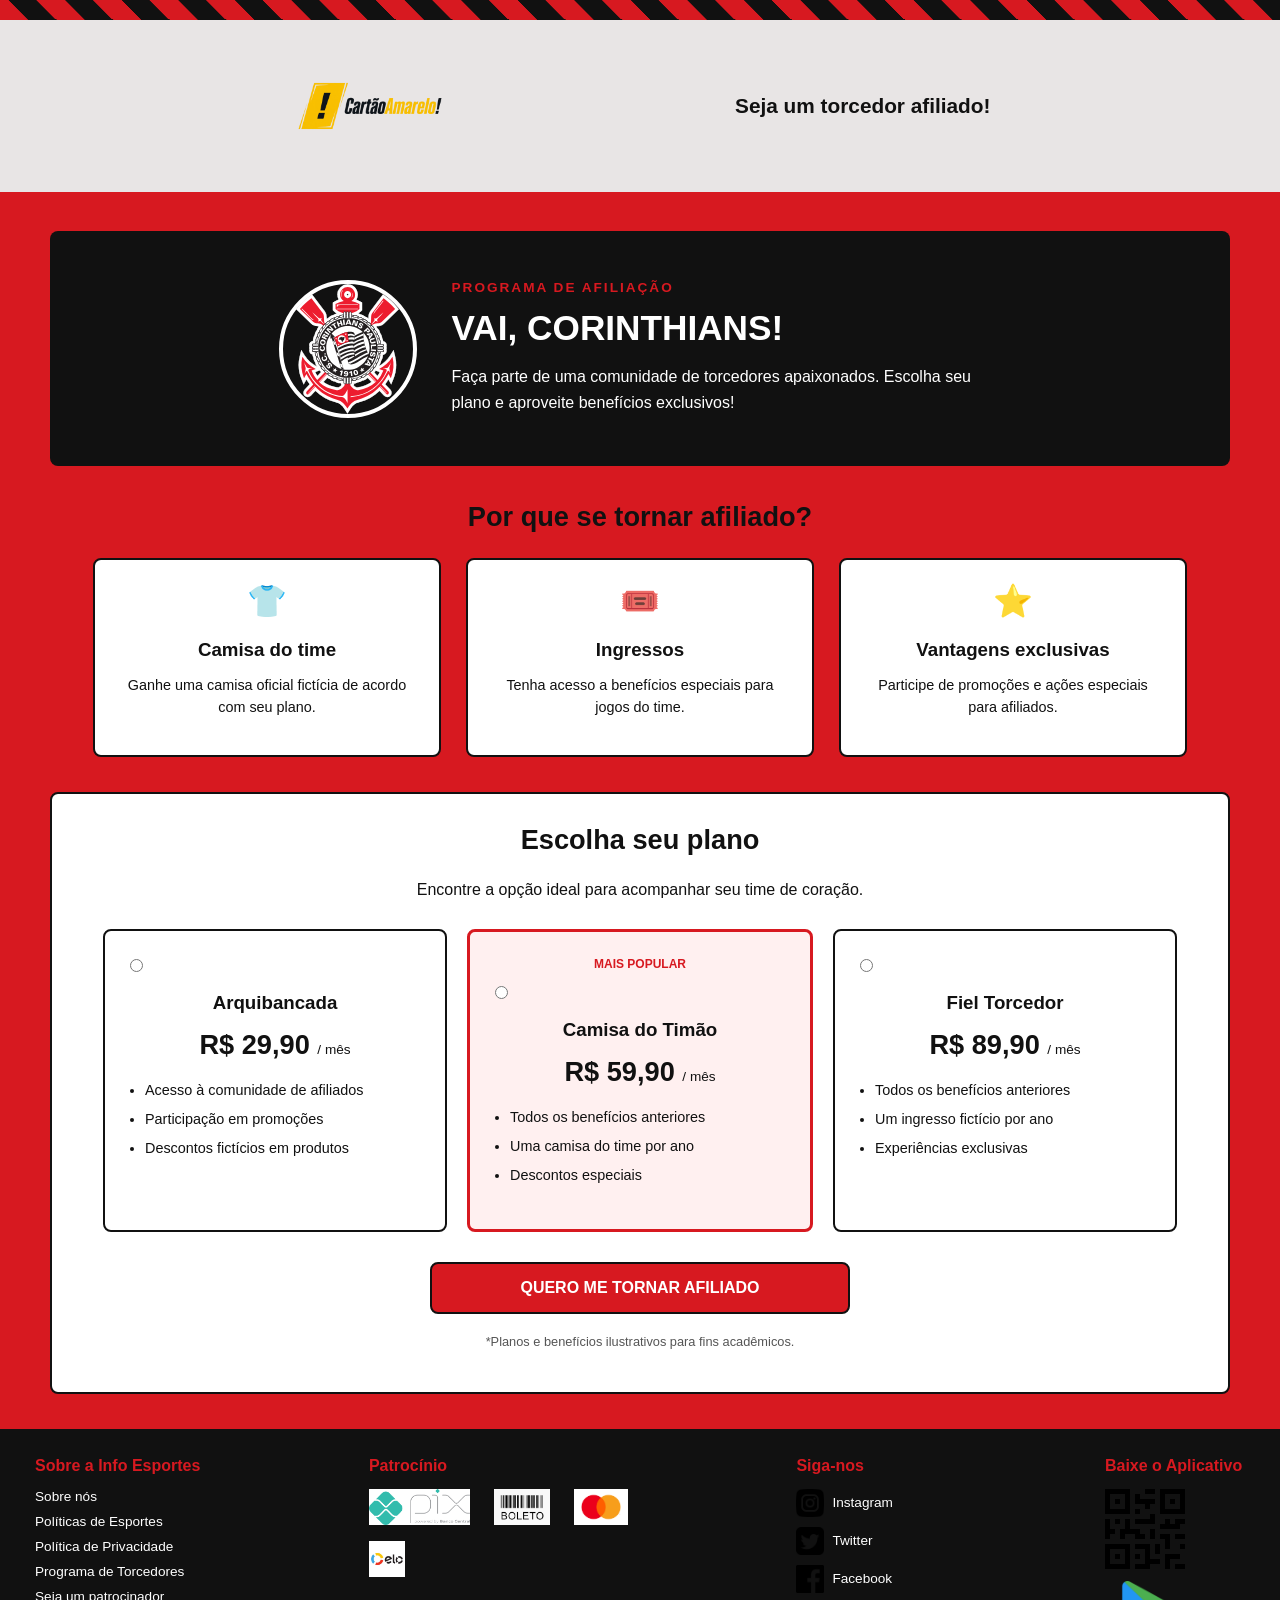
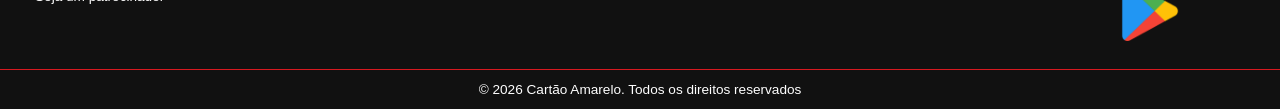
==== view/afiliado.html @ 2c1dfaf0 "Adição da ideia inicial do projeto de Afiliados" ====
<!DOCTYPE html>
<html lang="pt-BR">
<head>
    <meta charset="UTF-8">
    <meta name="viewport" content="width=device-width, initial-scale=1.0">
    <title>Seja Afiliado | Cartão Amarelo</title>
    <link rel="stylesheet" href="../assets/css/afiliado.css">
</head>
<body>

    <section class="fita"></section>

    <header class="cabecalho">
        <img src="../assets/imgs/Logo_Cartão_Amarelo.png"
             alt="Logo do Cartão Amarelo">
        <h1>Seja um torcedor afiliado!</h1>
    </header>

    <main class="conteudo-principal">

        <section class="apresentacao-time">

            <div class="escudo-time">
                <img src="../assets/Times/corinthians-logo-footylogos.svg" alt="Escudo do Corinthians">
            </div>

            <div class="informacoes-time">
                <p class="texto-destaque">PROGRAMA DE AFILIAÇÃO</p>
                <h2>VAI, CORINTHIANS!</h2>
                <p>
                    Faça parte de uma comunidade de torcedores apaixonados.
                    Escolha seu plano e aproveite benefícios exclusivos!
                </p>
            </div>

        </section>

        <section class="secao-beneficios">

            <h2>Por que se tornar afiliado?</h2>

            <div class="lista-beneficios">

                <div class="beneficio">
                    <span class="icone-beneficio">👕</span>
                    <h3>Camisa do time</h3>
                    <p>Ganhe uma camisa oficial fictícia de acordo com seu plano.</p>
                </div>

                <div class="beneficio">
                    <span class="icone-beneficio">🎟️</span>
                    <h3>Ingressos</h3>
                    <p>Tenha acesso a benefícios especiais para jogos do time.</p>
                </div>

                <div class="beneficio">
                    <span class="icone-beneficio">⭐</span>
                    <h3>Vantagens exclusivas</h3>
                    <p>Participe de promoções e ações especiais para afiliados.</p>
                </div>

            </div>

        </section>

        <section class="secao-planos">

            <h2>Escolha seu plano</h2>

            <p class="descricao-planos">
                Encontre a opção ideal para acompanhar seu time de coração.
            </p>

            <form action="../php/afiliado.php" method="post">

                <div class="lista-planos">

                    <label class="cartao-plano">

                        <input type="radio" name="plano" value="arquibancada" required>

                        <h3>Arquibancada</h3>

                        <p class="preco-plano">
                            R$ 29,90 <span>/ mês</span>
                        </p>

                        <ul>
                            <li>Acesso à comunidade de afiliados</li>
                            <li>Participação em promoções</li>
                            <li>Descontos fictícios em produtos</li>
                        </ul>

                    </label>

                    <label class="cartao-plano plano-destaque">

                        <span class="selo-plano">MAIS POPULAR</span>

                        <input type="radio" name="plano" value="camisa">

                        <h3>Camisa do Timão</h3>

                        <p class="preco-plano">
                            R$ 59,90 <span>/ mês</span>
                        </p>

                        <ul>
                            <li>Todos os benefícios anteriores</li>
                            <li>Uma camisa do time por ano</li>
                            <li>Descontos especiais</li>
                        </ul>

                    </label>

                    <label class="cartao-plano">

                        <input type="radio" name="plano" value="fiel">

                        <h3>Fiel Torcedor</h3>

                        <p class="preco-plano">
                            R$ 89,90 <span>/ mês</span>
                        </p>

                        <ul>
                            <li>Todos os benefícios anteriores</li>
                            <li>Um ingresso fictício por ano</li>
                            <li>Experiências exclusivas</li>
                        </ul>

                    </label>

                </div>

                <button type="submit" class="botao-afiliar">
                    QUERO ME TORNAR AFILIADO
                </button>

            </form>

            <p class="aviso-planos">
                *Planos e benefícios ilustrativos para fins acadêmicos.
            </p>

        </section>

    </main>

    <footer>

        <section class="rodape">

            <div class="rodape-coluna">
                <h3>Sobre a Info Esportes</h3>
                <ul>
                    <li>Sobre nós</li>
                    <li>Políticas de Esportes</li>
                    <li>Política de Privacidade</li>
                    <li>Programa de Torcedores</li>
                    <li>Seja um patrocinador</li>
                </ul>
            </div>

            <div class="rodape-coluna">
                <h3>Patrocínio</h3>
                <div class="pagamento-icones">
                    <img src="../assets/imgs/pix.png" alt="Pix">
                    <img src="../assets/imgs/boleto.png" alt="Boleto">
                    <img src="../assets/imgs/master.png" alt="Mastercard">
                    <img src="../assets/imgs/elo.png" alt="Elo">
                </div>
            </div>

            <div class="rodape-coluna">
                <h3>Siga-nos</h3>
                <ul>
                    <li><img src="../assets/imgs/insta.png" alt=""> Instagram</li>
                    <li><img src="../assets/imgs/twitter.png" alt=""> Twitter</li>
                    <li><img src="../assets/imgs/facebook.png" alt=""> Facebook</li>
                </ul>
            </div>

            <div class="rodape-coluna">
                <h3>Baixe o Aplicativo</h3>
                <img class="qrcode" src="../assets/imgs/qr.png" alt="QR Code">
                <img class="loja-app" src="../assets/imgs/google-play.png" alt="Google Play">
            </div>

        </section>

        <section class="rodape-final">
            <p>&copy; 2026 Cartão Amarelo. Todos os direitos reservados</p>
        </section>

    </footer>

</body>
</html>
---- assets/css/afiliado.css ----
body {
    margin: 0;
    min-height: 100vh;
    display: flex;
    flex-direction: column;
    font-family: Arial, Helvetica, sans-serif;
    background-color: #ffffff;
    color: #111111;
}

.fita {
    position: sticky;
    top: 0;
    z-index: 10;
    height: 20px;
    background: repeating-linear-gradient(
        45deg,
        #D71920,
        #D71920 20px,
        #111111 20px,
        #111111 40px
    );
    background-size: 56.57px 100%;
}

.cabecalho {
    display: flex;
    align-items: center;
    justify-content: space-evenly;
    gap: 16px;
    padding: 6px 20px;
    background-color: #dfdbdbb6;
    color: #111111;
    border-bottom: 4px solid #D71920;
}

.cabecalho h1 {
    margin: 0;
    font-size: 1.3rem;
}

.cabecalho img {
    width: 160px;
    max-width: 40%;
    height: auto;
}

.conteudo-principal {
    flex: 1;
    padding: 35px 50px;
    background-color: #D71920;
}

.apresentacao-time {
    display: flex;
    align-items: center;
    justify-content: center;
    gap: 35px;
    padding: 35px;
    background-color: #111111;
    color: #ffffff;
    border-radius: 8px;
}

.escudo-time {
    display: flex;
    align-items: center;
    justify-content: center;
    width: 130px;
    height: 130px;
    flex-shrink: 0;
    border: 4px solid #ffffff;
    border-radius: 50%;
    color: #ffffff;
    font-size: 1.5rem;
    font-weight: bold;
}

.informacoes-time {
    max-width: 550px;
}

.texto-destaque {
    color: #D71920;
    font-size: 0.85rem;
    font-weight: bold;
    letter-spacing: 2px;
}

.informacoes-time h2 {
    margin: 10px 0;
    font-size: 2.2rem;
}

.informacoes-time p:last-child {
    line-height: 1.6;
}

.secao-beneficios {
    padding: 35px 0;
    text-align: center;
}

.secao-beneficios h2,
.secao-planos h2 {
    font-size: 1.7rem;
    margin: 0 0 25px;
}

.lista-beneficios {
    display: flex;
    justify-content: center;
    gap: 25px;
}

.beneficio {
    flex: 1;
    max-width: 300px;
    padding: 22px;
    background-color: #ffffff;
    border: 2px solid #111111;
    border-radius: 8px;
}

.icone-beneficio {
    font-size: 2rem;
}

.beneficio h3 {
    margin-bottom: 10px;
}

.beneficio p {
    font-size: 0.9rem;
    line-height: 1.5;
}

.secao-planos {
    padding: 30px;
    background-color: #ffffff;
    border: 2px solid #111111;
    border-radius: 8px;
    text-align: center;
}

.descricao-planos {
    margin-bottom: 30px;
}

.lista-planos {
    display: flex;
    justify-content: center;
    gap: 20px;
}

.cartao-plano {
    position: relative;
    flex: 1;
    max-width: 300px;
    padding: 25px 20px;
    border: 2px solid #111111;
    border-radius: 8px;
    text-align: left;
    cursor: pointer;
}

.cartao-plano input {
    margin-bottom: 15px;
    accent-color: #D71920;
}

.cartao-plano h3 {
    margin: 5px 0 15px;
    text-align: center;
}

.preco-plano {
    margin: 15px 0;
    text-align: center;
    font-size: 1.7rem;
    font-weight: bold;
}

.preco-plano span {
    font-size: 0.85rem;
    font-weight: normal;
}

.cartao-plano ul {
    padding-left: 20px;
    line-height: 2;
    font-size: 0.9rem;
}

.plano-destaque {
    background-color: #fff0f0;
    border: 3px solid #D71920;
}

.selo-plano {
    display: block;
    margin-bottom: 12px;
    color: #D71920;
    font-size: 0.75rem;
    font-weight: bold;
    text-align: center;
}

.botao-afiliar {
    display: block;
    width: 100%;
    max-width: 420px;
    padding: 15px;
    margin: 30px auto 0;
    background-color: #D71920;
    color: #ffffff;
    border: 2px solid #111111;
    border-radius: 8px;
    font-size: 1rem;
    font-weight: bold;
    cursor: pointer;
}

.botao-afiliar:hover {
    background-color: #111111;
    color: #ffffff;
}

.aviso-planos {
    margin-top: 20px;
    color: #555555;
    font-size: 0.8rem;
}

.rodape {
    display: flex;
    justify-content: space-between;
    flex-wrap: wrap;
    gap: 24px;
    padding: 28px 35px;
    background-color: #111111;
    color: #ffffff;
}

.rodape-coluna {
    display: flex;
    flex-direction: column;
    min-width: 140px;
}

.rodape-coluna h3 {
    margin: 0 0 14px;
    font-size: 1rem;
    color: #D71920;
}

.rodape-coluna ul {
    list-style: none;
    margin: 0;
    padding: 0;
}

.rodape-coluna ul li {
    display: flex;
    align-items: center;
    gap: 8px;
    margin-bottom: 10px;
    font-size: 0.85rem;
    cursor: pointer;
}

.rodape-coluna ul li:hover {
    color: #D71920;
}

.rodape-coluna ul li img {
    height: 28px;
    width: auto;
}

.pagamento-icones {
    display: grid;
    grid-template-columns: repeat(3, auto);
    gap: 16px 24px;
    align-items: center;
}

.pagamento-icones img {
    height: 36px;
    width: auto;
}

.qrcode {
    width: 80px;
    height: 80px;
    margin-bottom: 12px;
}

.loja-app {
    height: 60px;
    width: 90px;
    object-fit: contain;
}

.rodape-final {
    padding: 12px 0;
    text-align: center;
    background-color: #111111;
    border-top: 1px solid #D71920;
    font-size: 0.85rem;
    color: #ffffff;
}

.rodape-final p {
    margin: 0;
}

.escudo-time img {
    width: 100%;
    height: 100%;
    object-fit: contain;
}
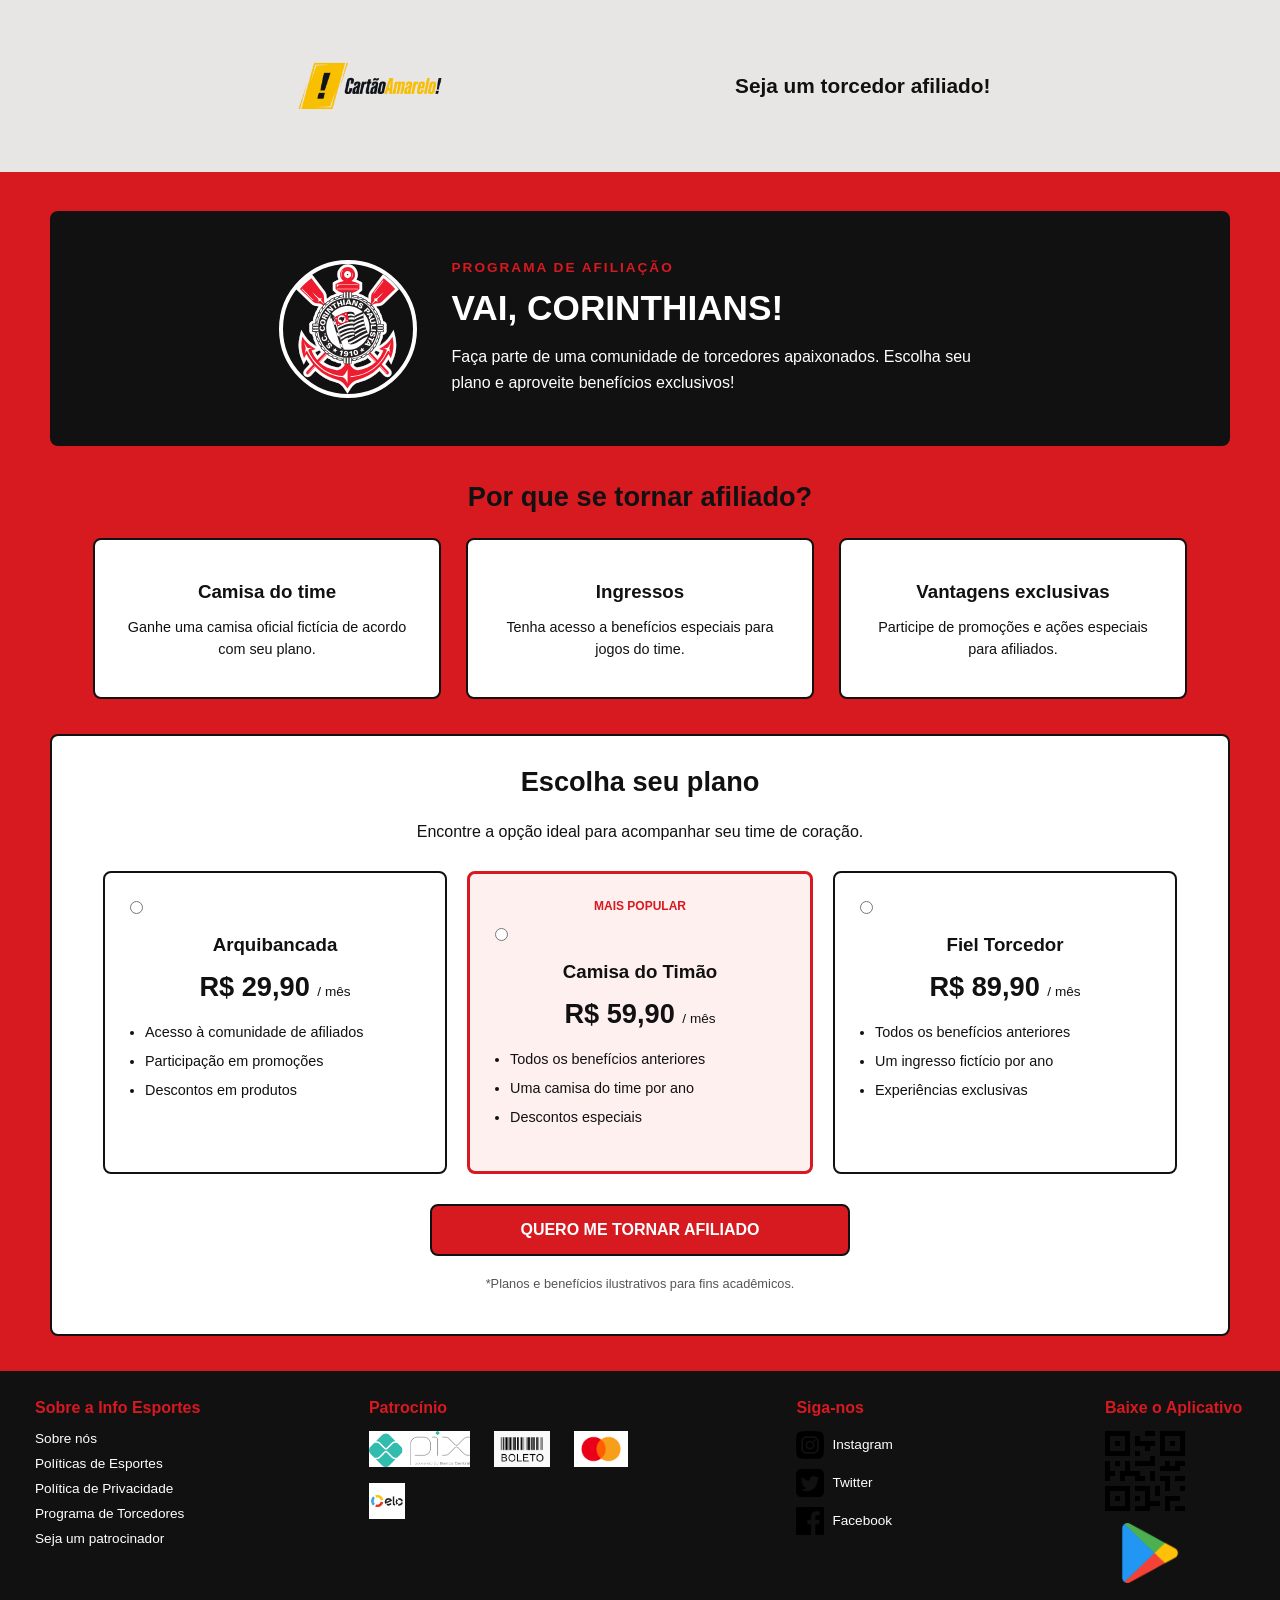
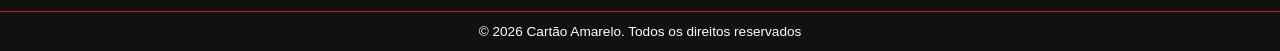
==== commit 5d24e301: "Ajustando afiliados" ====
--- a/view/afiliado.html
+++ b/view/afiliado.html
@@ -9,7 +9,6 @@
 </head>
 <body>
 
-    <section class="fita"></section>
 
     <header class="cabecalho">
         <img src="../assets/imgs/Logo_Cartão_Amarelo.png"
@@ -43,19 +42,19 @@
             <div class="lista-beneficios">
 
                 <div class="beneficio">
-                    <span class="icone-beneficio">👕</span>
+               
                     <h3>Camisa do time</h3>
                     <p>Ganhe uma camisa oficial fictícia de acordo com seu plano.</p>
                 </div>
 
                 <div class="beneficio">
-                    <span class="icone-beneficio">🎟️</span>
+                  
                     <h3>Ingressos</h3>
                     <p>Tenha acesso a benefícios especiais para jogos do time.</p>
                 </div>
 
                 <div class="beneficio">
-                    <span class="icone-beneficio">⭐</span>
+                
                     <h3>Vantagens exclusivas</h3>
                     <p>Participe de promoções e ações especiais para afiliados.</p>
                 </div>
@@ -89,7 +88,7 @@
                         <ul>
                             <li>Acesso à comunidade de afiliados</li>
                             <li>Participação em promoções</li>
-                            <li>Descontos fictícios em produtos</li>
+                            <li>Descontos em produtos</li>
                         </ul>
 
                     </label>
--- a/assets/css/afiliado.css
+++ b/assets/css/afiliado.css
@@ -9,20 +9,7 @@
     color: #111111;
 }
 
-.fita {
-    position: sticky;
-    top: 0;
-    z-index: 10;
-    height: 20px;
-    background: repeating-linear-gradient(
-        45deg,
-        #D71920,
-        #D71920 20px,
-        #111111 20px,
-        #111111 40px
-    );
-    background-size: 56.57px 100%;
-}
+
 
 .cabecalho {
     display: flex;
@@ -121,10 +108,6 @@
     background-color: #ffffff;
     border: 2px solid #111111;
     border-radius: 8px;
-}
-
-.icone-beneficio {
-    font-size: 2rem;
 }
 
 .beneficio h3 {
